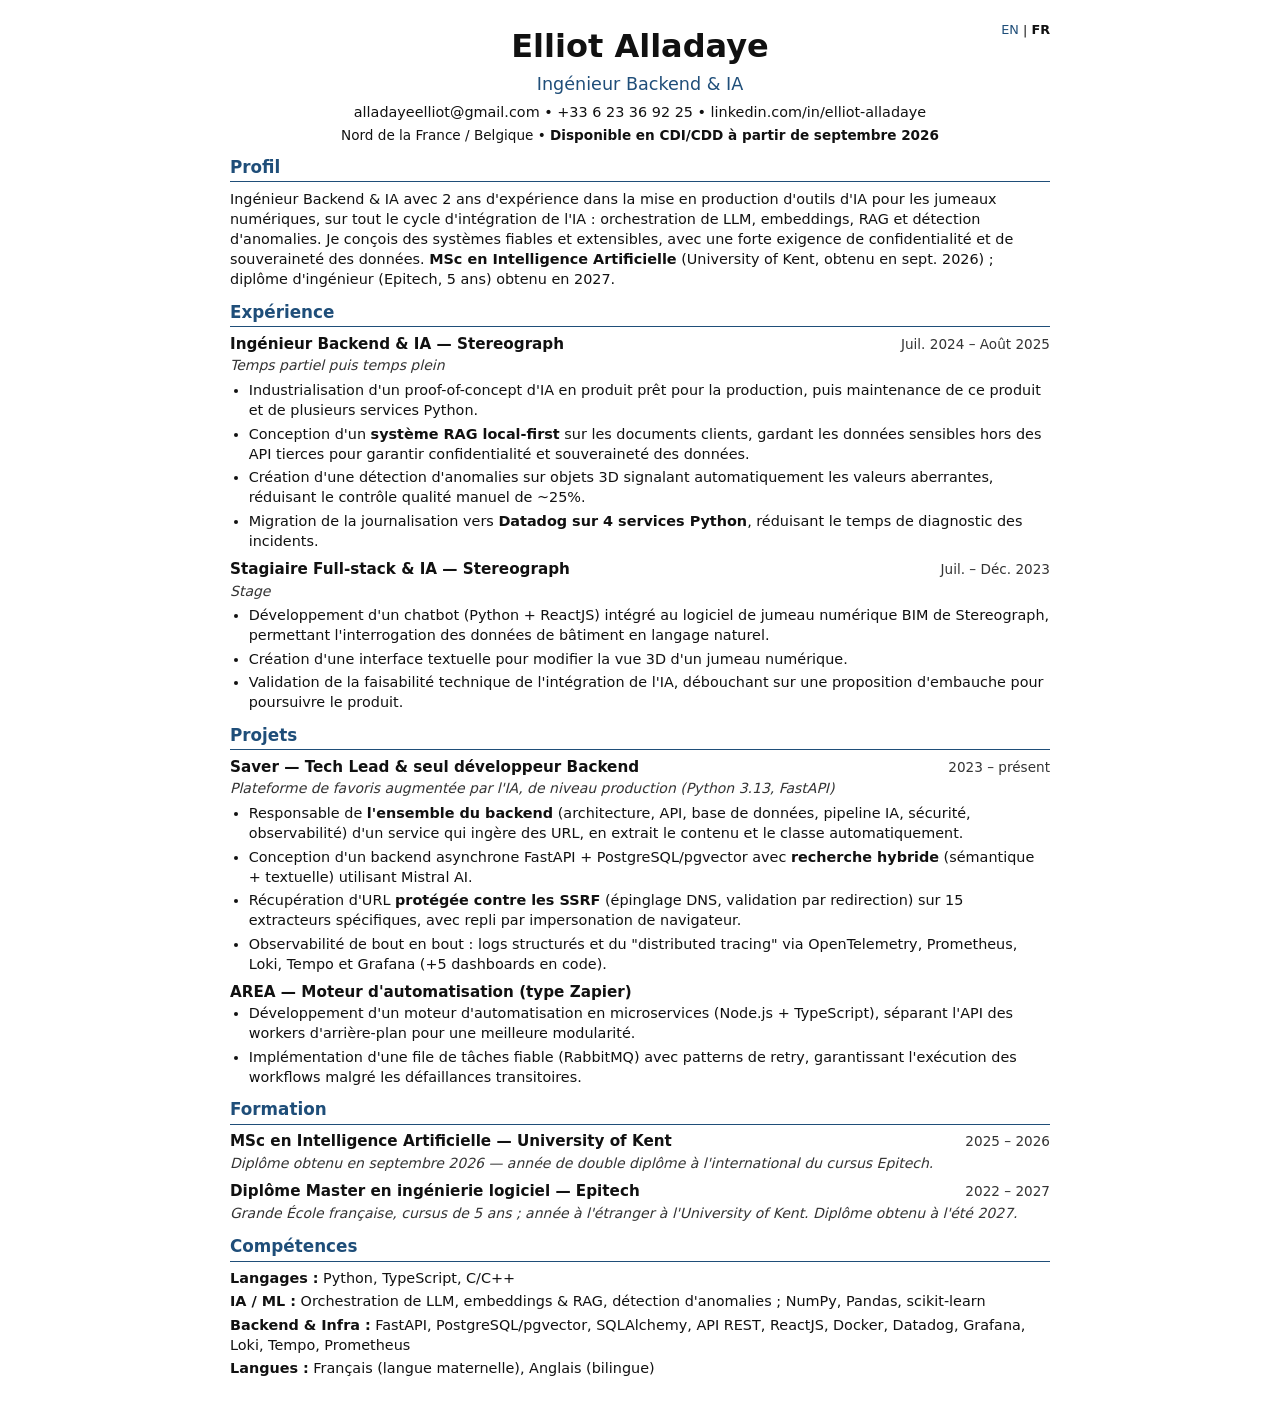
==== fr.html @ 2c44abee "cv: add html cv" ====
<!DOCTYPE html>
<html lang="fr">
<head>
  <meta charset="UTF-8">
  <meta name="viewport" content="width=device-width, initial-scale=1.0">
  <title>Elliot Alladayè — Ingénieur Backend &amp; IA</title>
  <meta name="description" content="Ingénieur Backend &amp; IA avec 2 ans d'expérience dans la mise en production d'outils d'IA pour les jumeaux numériques. Disponible en CDI/CDD à partir de septembre 2026.">
  <meta property="og:title" content="Elliot Alladaye — Ingénieur Backend &amp; IA">
  <meta property="og:description" content="Ingénieur Backend &amp; IA avec 2 ans d'expérience dans la mise en production d'outils d'IA pour les jumeaux numériques. Disponible en CDI/CDD à partir de septembre 2026.">
  <meta property="og:type" content="profile">
  <link rel="alternate" hreflang="en" href="index.html">
  <link rel="alternate" hreflang="fr" href="fr.html">
  <link rel="stylesheet" href="style.css">
  <script type="application/ld+json">
  {
    "@context": "https://schema.org",
    "@type": "Person",
    "name": "Elliot Alladaye",
    "email": "alladayeelliot@gmail.com",
    "telephone": "+33623369225",
    "url": "https://www.linkedin.com/in/elliot-alladaye",
    "jobTitle": "Ingénieur Backend & IA",
    "sameAs": ["https://www.linkedin.com/in/elliot-alladaye"]
  }
  </script>
</head>
<body>
  <div class="page">

    <header>
      <div class="lang-switch"><a href="index.html">EN</a> | <strong>FR</strong></div>
      <h1>Elliot Alladaye</h1>
      <p class="job-title">Ingénieur Backend &amp; IA</p>
      <p class="contact">
        <a href="mailto:alladayeelliot@gmail.com">alladayeelliot@gmail.com</a> &bull;
        <a href="tel:+33623369225">+33 6 23 36 92 25</a> &bull;
        <a href="https://www.linkedin.com/in/elliot-alladaye">linkedin.com/in/elliot-alladaye</a>
      </p>
      <p class="availability">Nord de la France / Belgique &bull; <strong>Disponible en CDI/CDD à partir de septembre 2026</strong></p>
    </header>

    <main>

      <section aria-labelledby="profil-heading">
        <h2 id="profil-heading">Profil</h2>
        <p class="profile-text">Ingénieur Backend &amp; IA avec 2 ans d'expérience dans la mise en production d'outils d'IA pour les jumeaux numériques, sur tout le cycle d'intégration de l'IA : orchestration de LLM, embeddings, RAG et détection d'anomalies. Je conçois des systèmes fiables et extensibles, avec une forte exigence de confidentialité et de souveraineté des données. <strong>MSc en Intelligence Artificielle</strong> (University of Kent, obtenu en sept. 2026) ; diplôme d'ingénieur (Epitech, 5 ans) obtenu en 2027.</p>
      </section>

      <section aria-labelledby="experience-heading">
        <h2 id="experience-heading">Expérience</h2>

        <div class="entry">
          <div class="entry-header">
            <strong>Ingénieur Backend &amp; IA — Stereograph</strong>
            <span class="date">Juil. 2024 – Août 2025</span>
          </div>
          <p class="subentry">Temps partiel puis temps plein</p>
          <ul>
            <li>Industrialisation d'un proof-of-concept d'IA en produit prêt pour la production, puis maintenance de ce produit et de plusieurs services Python.</li>
            <li>Conception d'un <strong>système RAG local-first</strong> sur les documents clients, gardant les données sensibles hors des API tierces pour garantir confidentialité et souveraineté des données.</li>
            <li>Création d'une détection d'anomalies sur objets 3D signalant automatiquement les valeurs aberrantes, réduisant le contrôle qualité manuel de ~25%.</li>
            <li>Migration de la journalisation vers <strong>Datadog sur 4 services Python</strong>, réduisant le temps de diagnostic des incidents.</li>
          </ul>
        </div>

        <div class="entry">
          <div class="entry-header">
            <strong>Stagiaire Full-stack &amp; IA — Stereograph</strong>
            <span class="date">Juil. – Déc. 2023</span>
          </div>
          <p class="subentry">Stage</p>
          <ul>
            <li>Développement d'un chatbot (Python + ReactJS) intégré au logiciel de jumeau numérique BIM de Stereograph, permettant l'interrogation des données de bâtiment en langage naturel.</li>
            <li>Création d'une interface textuelle pour modifier la vue 3D d'un jumeau numérique.</li>
            <li>Validation de la faisabilité technique de l'intégration de l'IA, débouchant sur une proposition d'embauche pour poursuivre le produit.</li>
          </ul>
        </div>

      </section>

      <section aria-labelledby="projets-heading">
        <h2 id="projets-heading">Projets</h2>

        <div class="entry">
          <div class="entry-header">
            <strong>Saver — Tech Lead &amp; seul développeur Backend</strong>
            <span class="date">2023 – présent</span>
          </div>
          <p class="subentry">Plateforme de favoris augmentée par l'IA, de niveau production (Python 3.13, FastAPI)</p>
          <ul>
            <li>Responsable de <strong>l'ensemble du backend</strong> (architecture, API, base de données, pipeline IA, sécurité, observabilité) d'un service qui ingère des URL, en extrait le contenu et le classe automatiquement.</li>
            <li>Conception d'un backend asynchrone FastAPI + PostgreSQL/pgvector avec <strong>recherche hybride</strong> (sémantique + textuelle) utilisant Mistral AI.</li>
            <li>Récupération d'URL <strong>protégée contre les SSRF</strong> (épinglage DNS, validation par redirection) sur 15 extracteurs spécifiques, avec repli par impersonation de navigateur.</li>
            <li>Observabilité de bout en bout : logs structurés et du "distributed tracing" via OpenTelemetry, Prometheus, Loki, Tempo et Grafana (+5 dashboards en code).</li>
          </ul>
        </div>

        <div class="entry">
          <div class="entry-header">
            <strong>AREA — Moteur d'automatisation (type Zapier)</strong>
          </div>
          <ul>
            <li>Développement d'un moteur d'automatisation en microservices (Node.js + TypeScript), séparant l'API des workers d'arrière-plan pour une meilleure modularité.</li>
            <li>Implémentation d'une file de tâches fiable (RabbitMQ) avec patterns de retry, garantissant l'exécution des workflows malgré les défaillances transitoires.</li>
          </ul>
        </div>

      </section>

      <section aria-labelledby="formation-heading">
        <h2 id="formation-heading">Formation</h2>

        <div class="entry">
          <div class="entry-header">
            <strong>MSc en Intelligence Artificielle — University of Kent</strong>
            <span class="date">2025 – 2026</span>
          </div>
          <p class="subentry">Diplôme obtenu en septembre 2026 — année de double diplôme à l'international du cursus Epitech.</p>
        </div>

        <div class="entry">
          <div class="entry-header">
            <strong>Diplôme Master en ingénierie logiciel — Epitech</strong>
            <span class="date">2022 – 2027</span>
          </div>
          <p class="subentry">Grande École française, cursus de 5 ans ; année à l'étranger à l'University of Kent. Diplôme obtenu à l'été 2027.</p>
        </div>

      </section>

      <section aria-labelledby="competences-heading">
        <h2 id="competences-heading">Compétences</h2>
        <p class="skill-row"><strong>Langages :</strong> Python, TypeScript, C/C++</p>
        <p class="skill-row"><strong>IA / ML :</strong> Orchestration de LLM, embeddings &amp; RAG, détection d'anomalies ; NumPy, Pandas, scikit-learn</p>
        <p class="skill-row"><strong>Backend &amp; Infra :</strong> FastAPI, PostgreSQL/pgvector, SQLAlchemy, API REST, ReactJS, Docker, Datadog, Grafana, Loki, Tempo, Prometheus</p>
        <p class="skill-row"><strong>Langues :</strong> Français (langue maternelle), Anglais (bilingue)</p>
      </section>

    </main>
  </div>
</body>
</html>
---- style.css ----
:root {
  --accent: #1F4E79;
}

*, *::before, *::after {
  box-sizing: border-box;
  margin: 0;
  padding: 0;
}

body {
  font-family: system-ui, -apple-system, sans-serif;
  font-size: 10pt;
  line-height: 1.4;
  color: #111;
  background: #fff;
  padding: 1.5rem;
}

.page {
  max-width: 820px;
  margin: 0 auto;
}

/* ── Header ── */
header {
  text-align: center;
  margin-bottom: 0.6rem;
  position: relative;
}

h1 {
  font-size: 2rem;
  font-weight: 700;
  margin-bottom: 0.2rem;
}

.job-title {
  font-size: 1.1rem;
  color: var(--accent);
  margin-bottom: 0.35rem;
}

.contact {
  font-size: 0.9rem;
}

.contact a {
  color: #111;
  text-decoration: none;
}

.contact a:hover {
  text-decoration: underline;
}

.availability {
  font-size: 0.85rem;
  margin-top: 0.2rem;
}

.lang-switch {
  position: absolute;
  top: 0;
  right: 0;
  font-size: 0.8rem;
  line-height: 1;
}

.lang-switch a {
  color: var(--accent);
  text-decoration: none;
}

.lang-switch a:hover {
  text-decoration: underline;
}

/* ── Sections ── */
section {
  margin-top: 0.7rem;
}

h2 {
  font-size: 1.05rem;
  font-weight: 700;
  color: var(--accent);
  border-bottom: 1.5px solid var(--accent);
  padding-bottom: 2px;
  margin-bottom: 0.4rem;
}

/* ── Entries ── */
.entry {
  margin-bottom: 0.5rem;
}

.entry-header {
  display: flex;
  justify-content: space-between;
  align-items: baseline;
  gap: 1rem;
}

.entry-header strong {
  font-size: 0.95rem;
}

.date {
  font-size: 0.85rem;
  white-space: nowrap;
  flex-shrink: 0;
  color: #333;
}

.subentry {
  font-style: italic;
  font-size: 0.875rem;
  margin: 0.1rem 0 0.25rem;
  color: #333;
}

/* ── Lists ── */
ul {
  padding-left: 1.4em;
  margin: 0;
}

li {
  margin-bottom: 0.2rem;
  font-size: 0.9rem;
}

/* ── Skills ── */
.skill-row {
  font-size: 0.9rem;
  margin-bottom: 0.2rem;
}

/* ── Profile ── */
.profile-text {
  font-size: 0.9rem;
}

/* ── Print ── */
@media print {
  @page {
    margin: 1.1cm 1.4cm;
  }

  * {
    -webkit-print-color-adjust: exact;
    print-color-adjust: exact;
  }

  body {
    padding: 0;
    font-size: 10pt;
  }

  .lang-switch {
    display: none;
  }

  a {
    color: #111;
    text-decoration: none;
  }

  h2 {
    border-bottom-width: 1pt;
  }

  .entry {
    break-inside: avoid;
    page-break-inside: avoid;
  }

  section {
    break-inside: avoid;
    page-break-inside: avoid;
  }
}
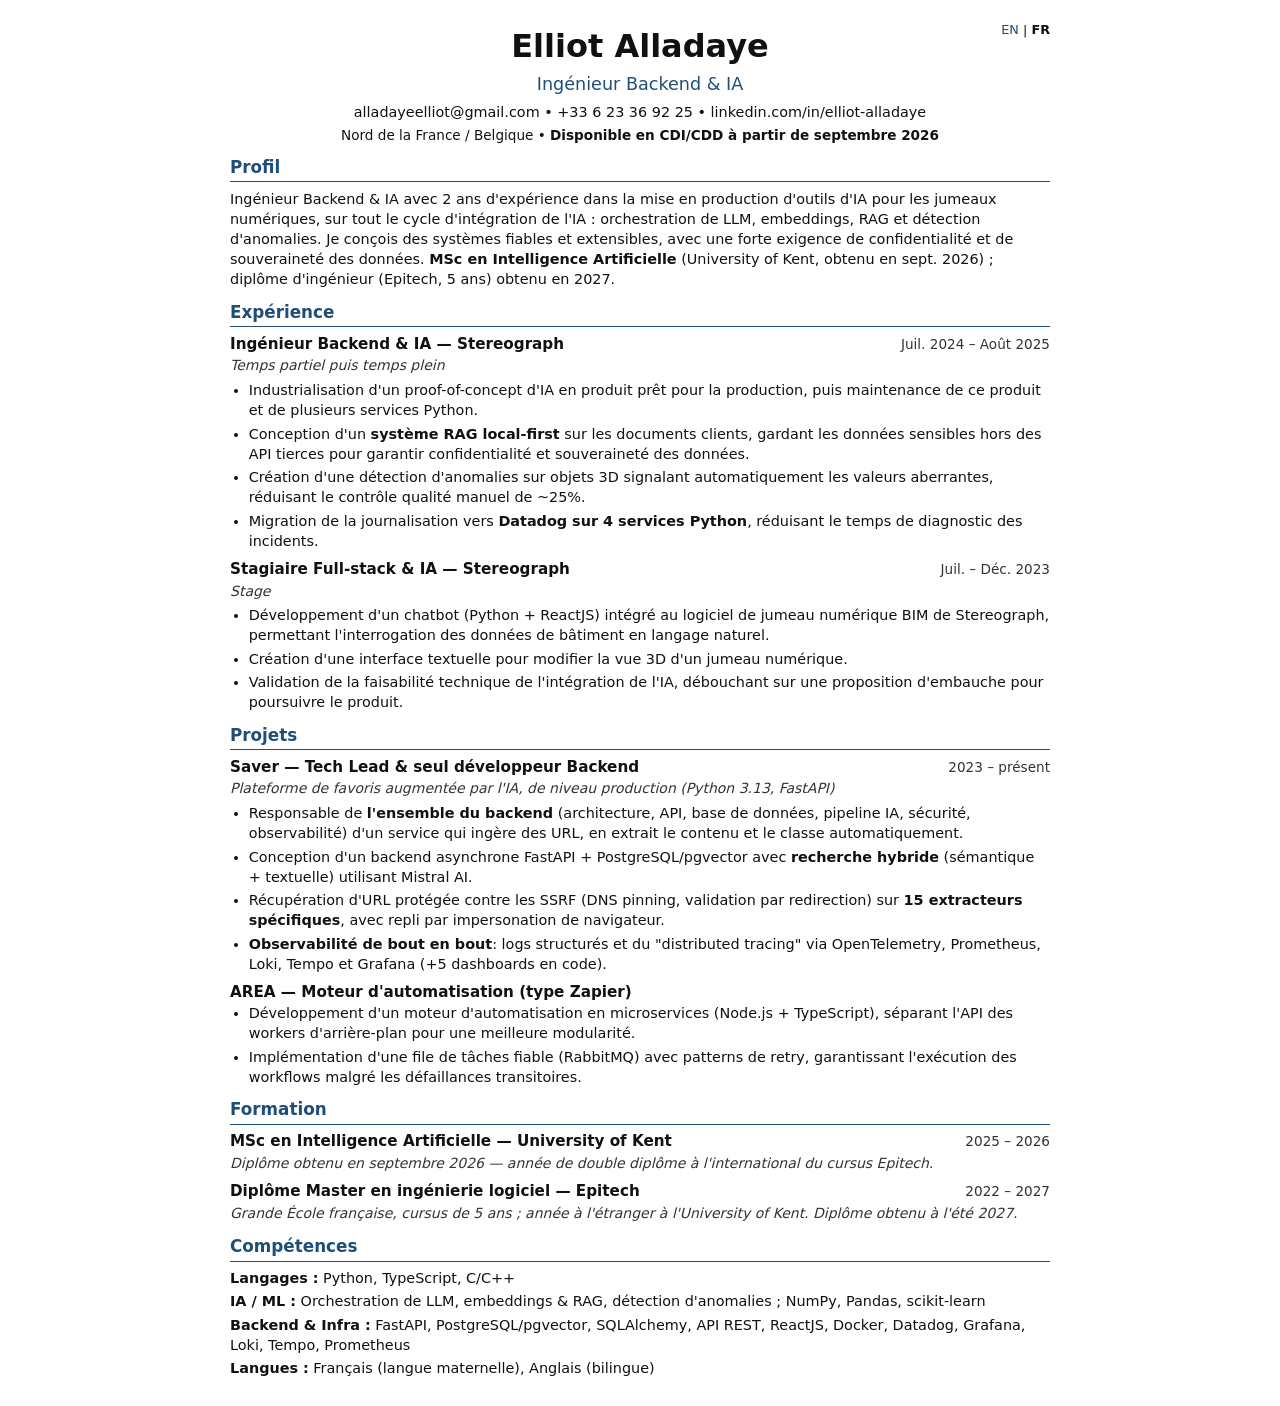
==== commit ef407924: "cv: better strong tags" ====
--- a/fr.html
+++ b/fr.html
@@ -90,8 +90,8 @@
           <ul>
             <li>Responsable de <strong>l'ensemble du backend</strong> (architecture, API, base de données, pipeline IA, sécurité, observabilité) d'un service qui ingère des URL, en extrait le contenu et le classe automatiquement.</li>
             <li>Conception d'un backend asynchrone FastAPI + PostgreSQL/pgvector avec <strong>recherche hybride</strong> (sémantique + textuelle) utilisant Mistral AI.</li>
-            <li>Récupération d'URL <strong>protégée contre les SSRF</strong> (épinglage DNS, validation par redirection) sur 15 extracteurs spécifiques, avec repli par impersonation de navigateur.</li>
-            <li>Observabilité de bout en bout : logs structurés et du "distributed tracing" via OpenTelemetry, Prometheus, Loki, Tempo et Grafana (+5 dashboards en code).</li>
+            <li>Récupération d'URL protégée contre les SSRF (DNS pinning, validation par redirection) sur <strong>15 extracteurs spécifiques</strong>, avec repli par impersonation de navigateur.</li>
+            <li><strong>Observabilité de bout en bout</strong>: logs structurés et du "distributed tracing" via OpenTelemetry, Prometheus, Loki, Tempo et Grafana (+5 dashboards en code).</li>
           </ul>
         </div>
 
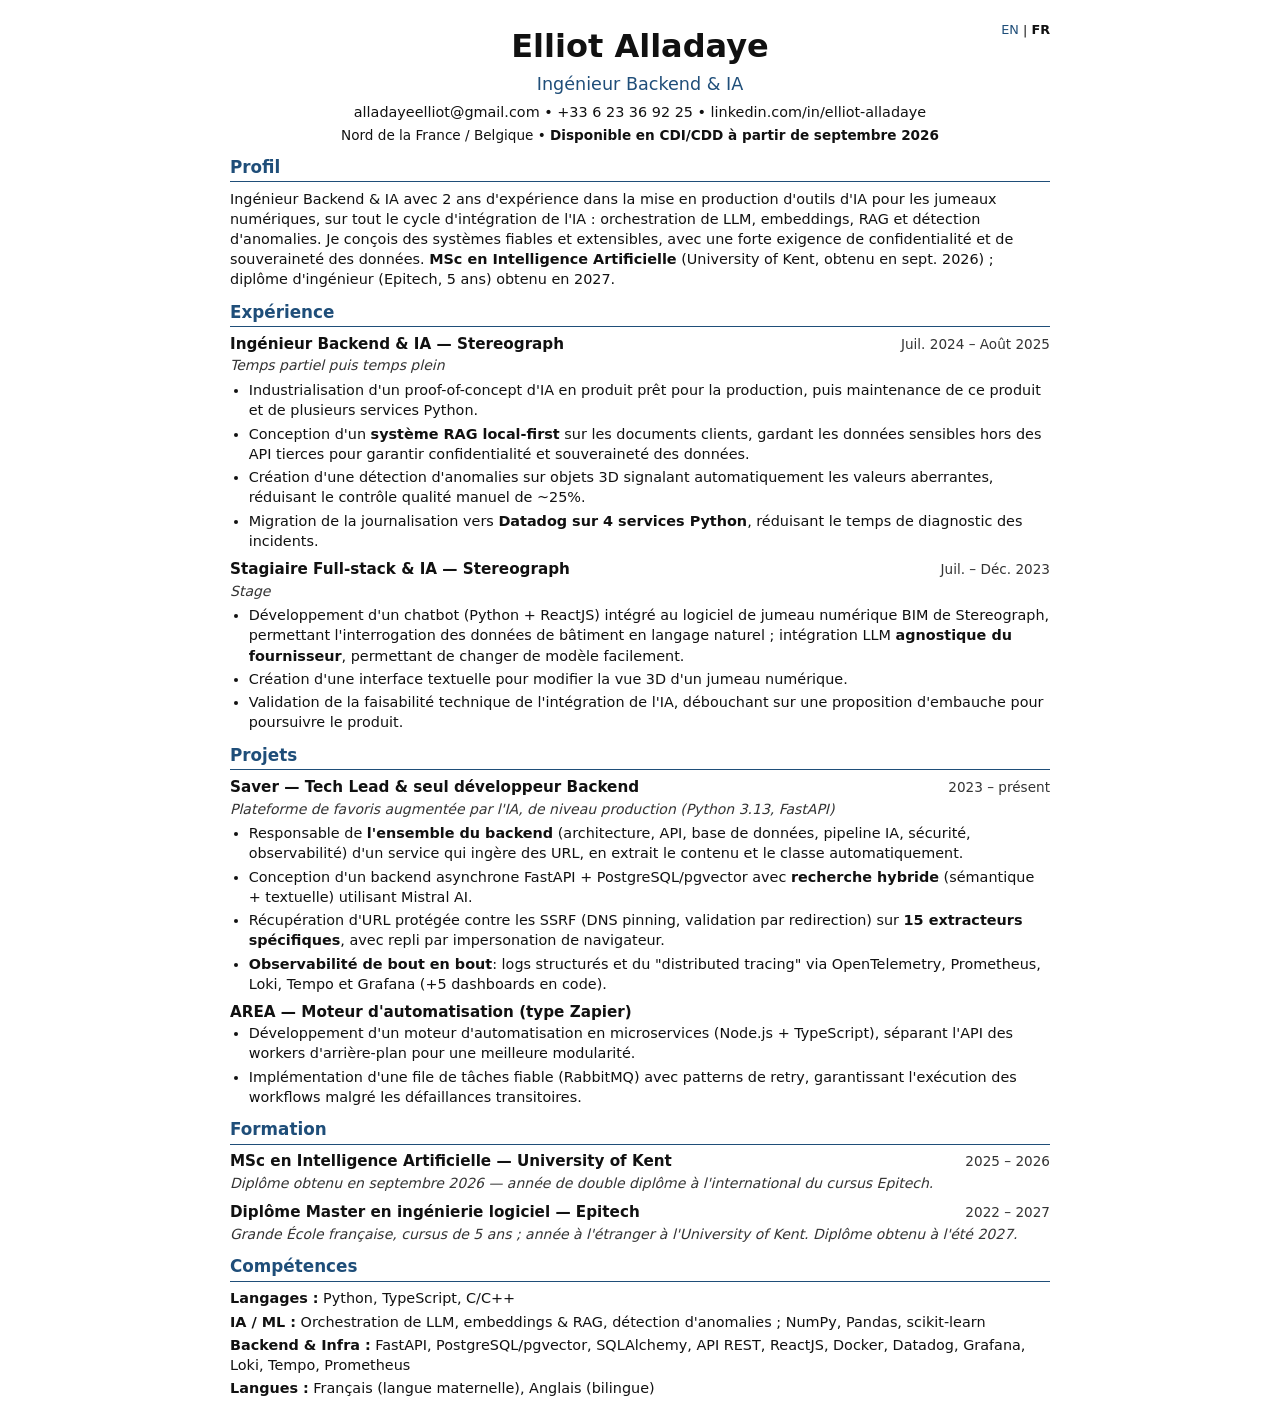
==== commit 3e03e1b0: "cv: add LLM vendor agnostic" ====
--- a/fr.html
+++ b/fr.html
@@ -70,7 +70,7 @@
           </div>
           <p class="subentry">Stage</p>
           <ul>
-            <li>Développement d'un chatbot (Python + ReactJS) intégré au logiciel de jumeau numérique BIM de Stereograph, permettant l'interrogation des données de bâtiment en langage naturel.</li>
+            <li>Développement d'un chatbot (Python + ReactJS) intégré au logiciel de jumeau numérique BIM de Stereograph, permettant l'interrogation des données de bâtiment en langage naturel ; intégration LLM <strong>agnostique du fournisseur</strong>, permettant de changer de modèle facilement.</li>
             <li>Création d'une interface textuelle pour modifier la vue 3D d'un jumeau numérique.</li>
             <li>Validation de la faisabilité technique de l'intégration de l'IA, débouchant sur une proposition d'embauche pour poursuivre le produit.</li>
           </ul>
